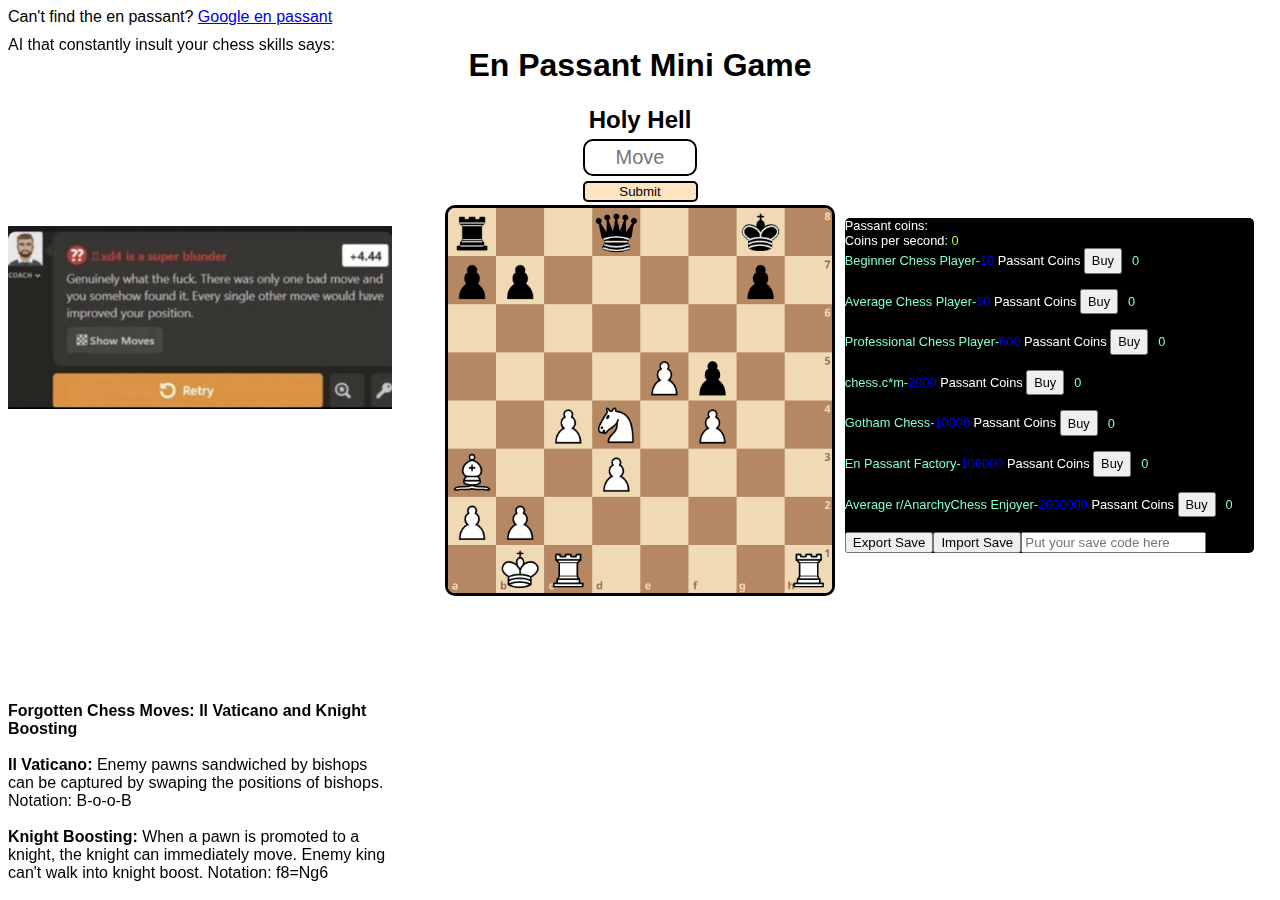
==== index.html @ bb556c56 "Add files via upload" ====
<!DOCTYPE html>
<html lang="en">
<head>
    <meta charset="UTF-8">
    <meta name="viewport" content="width=device-width, initial-scale=1.0">
    <title>En Passant</title>
    <link rel="stylesheet" href="style.css">
</head>
<body>
    <div id="cant">Can't find the en passant? <a href='https://www.google.com/search?q=en+passant' target=”_blank”>Google en passant</a></div>
    <div id="ai" style="margin-top:10px;position: fixed;">AI that constantly insult your chess skills says: <br><span id="ai-text" style="font-weight: bold;font-size: 20px;"></span></div>
    <img src="anarchy.webp" alt="whatt" style="position: fixed; margin-top:200px;width: 30vw;margin: left 5vw;">
    <div id="forgotten">
        <span><b>Forgotten Chess Moves: Il Vaticano and Knight Boosting</b></span><br><br>
        <span><b>Il Vaticano: </b>Enemy pawns sandwiched by bishops can be captured by swaping the positions of bishops. Notation: B-o-o-B</span><br><br>
        <span><b>Knight Boosting: </b>When a pawn is promoted to a knight, the knight can immediately move. Enemy king can't walk into knight boost. Notation: f8=Ng6</span><br><br>
    </div>
    <div id="pc">
        <span style="color:white">Passant coins: </span><span id="pc-c"></span><br>
        <span>Coins per second: </span><span id="cps">0</span>
        <div id="pc-items">
            <div>Beginner Chess Player-<span id="bcp-p" class="price">10</span> <span class="price-text">Passant Coins</span> <button class="buy" onclick="buypassant('bcp')">Buy</button><span class="count" id="bcp-n">0</span></div><br>
            <div>Average Chess Player-<span id="acp-p" class="price">50</span> <span class="price-text">Passant Coins</span> <button class="buy" onclick="buypassant('acp')">Buy</button><span class="count" id="acp-n">0</span></div><br>
            <div>Professional Chess Player-<span id="pcp-p" class="price">600</span> <span class="price-text">Passant Coins</span> <button class="buy" onclick="buypassant('pcp')">Buy</button><span class="count" id="pcp-n">0</span></div><br>
            <div>chess.c*m-<span id="cc-p" class="price">2000</span> <span class="price-text">Passant Coins</span> <button class="buy" onclick="buypassant('cc')">Buy</button><span class="count" id="cc-n">0</span></div><br>
            <div>Gotham Chess-<span id="gc-p" class="price">10000</span> <span class="price-text">Passant Coins</span> <button class="buy" onclick="buypassant('gc')">Buy</button><span class="count" id="gc-n">0</span></div><br>
            <div>En Passant Factory-<span id="epf-p" class="price">100000</span> <span class="price-text">Passant Coins</span> <button class="buy" onclick="buypassant('epf')">Buy</button><span class="count" id="epf-n">0</span></div><br>
            <div>Average r/AnarchyChess Enjoyer-<span id="aae-p" class="price">2000000</span> <span class="price-text">Passant Coins</span> <button class="buy" onclick="buypassant('aae')">Buy</button><span class="count" id="aae-n">0</span></div><br>

        </div>
        <button onclick="exportSave()">Export Save</button><button onclick="importSave()">Import Save</button><input type="text" id="save" placeholder="Put your save code here">
    </div>
    <center><h1>En Passant Mini Game</h1></center>
    <center><h2 style="margin:0">Holy Hell</h2></center>
    <center><input type="text" placeholder="Move" id="answer"></center>
    <center><input type="button" id="submit" value="Submit" onclick="control()"></center>
    
    <center><img src="" alt="En Passant" id="pos"></center>
    <center><div id="state" style="font-size: 20px;"></div></center>
    
    <script src="script.js"></script>
</body>
</html>
---- style.css ----
body {
  font-family: Arial;
}
#cant {
  position: relative;
}
#answer {
  margin: 5px;
  padding: 5px;
  width: 100px;
  text-align: center;
  border: 2px solid black;
  border-radius: 10px;
  font-size: 20px;
}
#pos {
  width: 30vw;
  border: 3px solid black;
  border-radius: 10px;
}
#submit{
  width: 115px;
  margin-bottom:3px;
  border-radius: 5px;
  border: 2px solid black;
  background-color: bisque;
}
#submit:hover{
  background-color: rgb(255, 222, 182);
}
#pc{
  right: 0;
  margin-top: 15vw;
  margin-right: 2vw;
  background-color: black;
  color:white;
  border-radius: 5px;
  width: 32vw;
  position: fixed;
  font-size: 1vw;
}
#pc-c{
  font-weight: bold;
  color: yellow;
}
#cps{
  color:greenyellow
}
.price{
  color:blue;
}
#pc-items{
  color:aquamarine;
}
.price-text{
  color:white;
}
.buy{
  height: 2vw;
  font-size: 1vw;
}
.count{
  margin-left:10px;
}
#forgotten{
  position: fixed;
  width: 30vw;
  bottom:0px;
}
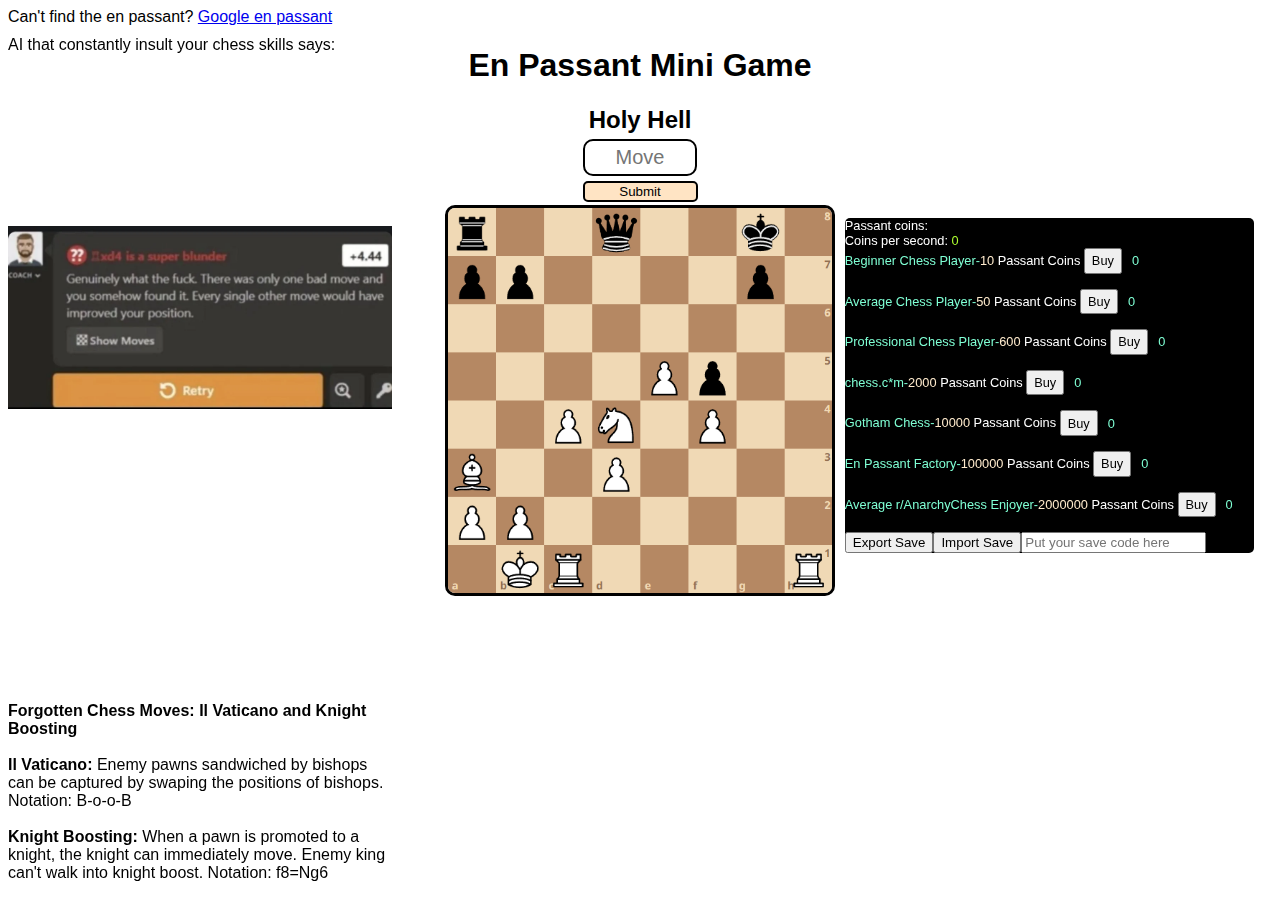
==== commit 61b9be7d: "Update index.html" ====
--- a/index.html
+++ b/index.html
@@ -37,7 +37,15 @@
     
     <center><img src="" alt="En Passant" id="pos"></center>
     <center><div id="state" style="font-size: 20px;"></div></center>
-    
+    <!-- Google tag (gtag.js) -->
+<script async src="https://www.googletagmanager.com/gtag/js?id=G-3MXTZSTZTY"></script>
+<script>
+  window.dataLayer = window.dataLayer || [];
+  function gtag(){dataLayer.push(arguments);}
+  gtag('js', new Date());
+
+  gtag('config', 'G-3MXTZSTZTY');
+</script>
     <script src="script.js"></script>
 </body>
-</html>+</html>
--- a/style.css
+++ b/style.css
@@ -47,7 +47,7 @@
   color:greenyellow
 }
 .price{
-  color:blue;
+  color:blanchedalmond;
 }
 #pc-items{
   color:aquamarine;
@@ -66,4 +66,4 @@
   position: fixed;
   width: 30vw;
   bottom:0px;
-}+}
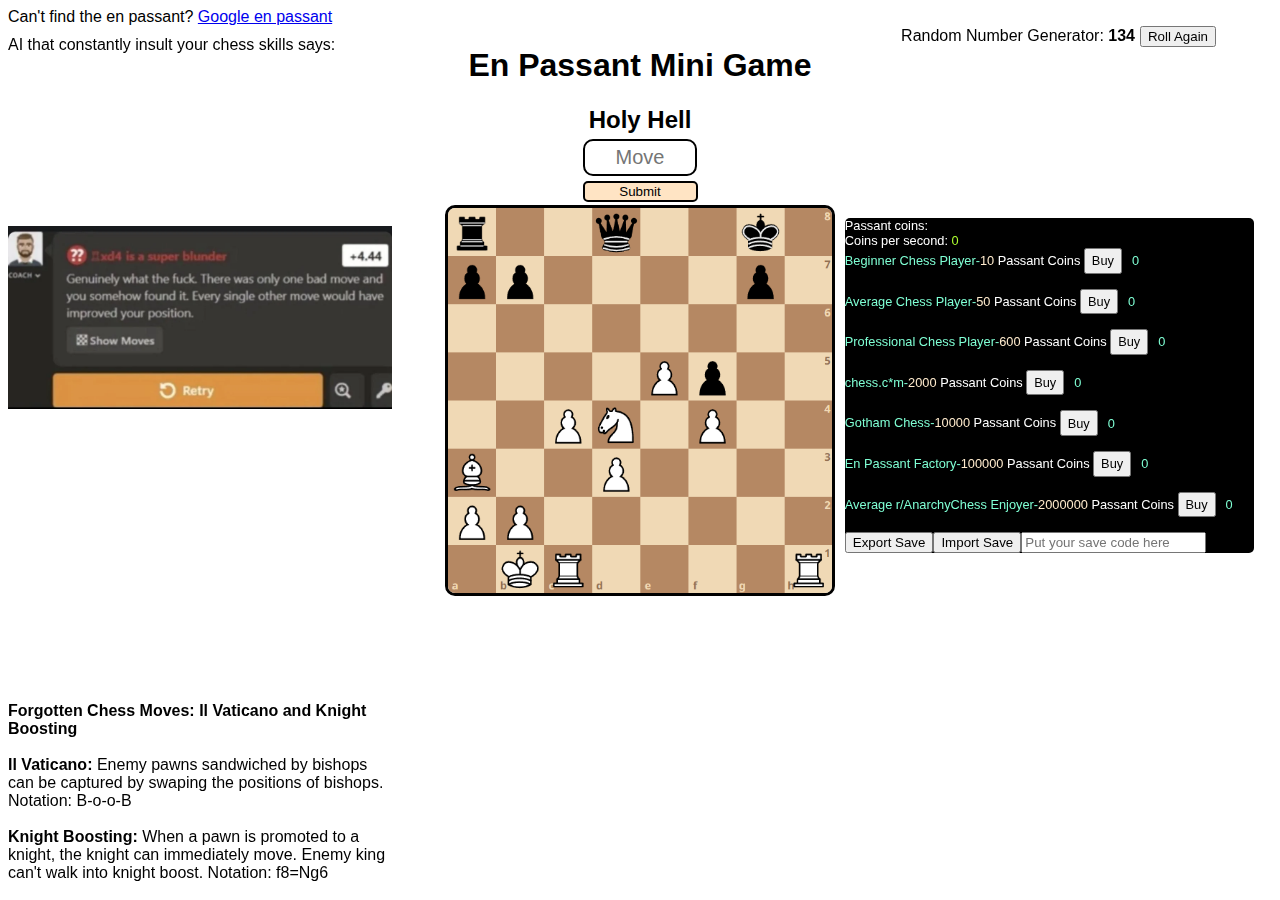
==== commit 8bafa3c1: "Add files via upload" ====
--- a/index.html
+++ b/index.html
@@ -15,6 +15,7 @@
         <span><b>Il Vaticano: </b>Enemy pawns sandwiched by bishops can be captured by swaping the positions of bishops. Notation: B-o-o-B</span><br><br>
         <span><b>Knight Boosting: </b>When a pawn is promoted to a knight, the knight can immediately move. Enemy king can't walk into knight boost. Notation: f8=Ng6</span><br><br>
     </div>
+    <div id="random" style="right:0;position:fixed;margin-right: 5vw;">Random Number Generator: <span id="rn" style="font-weight: bold;margin-right: 5px;"></span><button onclick="rollnumber()">Roll Again</button></div>
     <div id="pc">
         <span style="color:white">Passant coins: </span><span id="pc-c"></span><br>
         <span>Coins per second: </span><span id="cps">0</span>
@@ -48,4 +49,4 @@
 </script>
     <script src="script.js"></script>
 </body>
-</html>
+</html>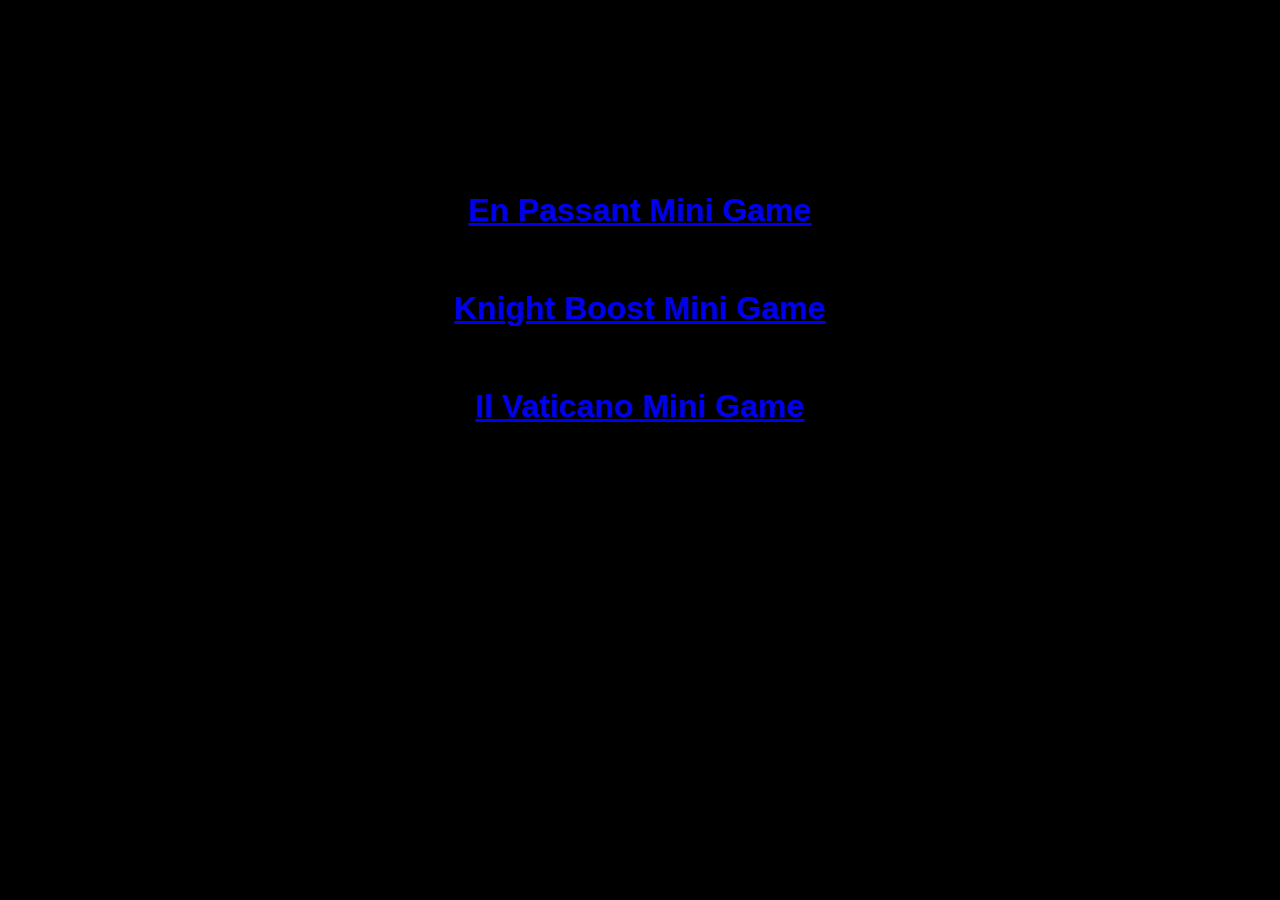
==== commit 381bbe28: "Add files via upload" ====
--- a/index.html
+++ b/index.html
@@ -1,52 +1,27 @@
 <!DOCTYPE html>
 <html lang="en">
-<head>
-    <meta charset="UTF-8">
-    <meta name="viewport" content="width=device-width, initial-scale=1.0">
-    <title>En Passant</title>
-    <link rel="stylesheet" href="style.css">
-</head>
-<body>
-    <div id="cant">Can't find the en passant? <a href='https://www.google.com/search?q=en+passant' target=”_blank”>Google en passant</a></div>
-    <div id="ai" style="margin-top:10px;position: fixed;">AI that constantly insult your chess skills says: <br><span id="ai-text" style="font-weight: bold;font-size: 20px;"></span></div>
-    <img src="anarchy.webp" alt="whatt" style="position: fixed; margin-top:200px;width: 30vw;margin: left 5vw;">
-    <div id="forgotten">
-        <span><b>Forgotten Chess Moves: Il Vaticano and Knight Boosting</b></span><br><br>
-        <span><b>Il Vaticano: </b>Enemy pawns sandwiched by bishops can be captured by swaping the positions of bishops. Notation: B-o-o-B</span><br><br>
-        <span><b>Knight Boosting: </b>When a pawn is promoted to a knight, the knight can immediately move. Enemy king can't walk into knight boost. Notation: f8=Ng6</span><br><br>
-    </div>
-    <div id="random" style="right:0;position:fixed;margin-right: 5vw;">Random Number Generator: <span id="rn" style="font-weight: bold;margin-right: 5px;"></span><button onclick="rollnumber()">Roll Again</button></div>
-    <div id="pc">
-        <span style="color:white">Passant coins: </span><span id="pc-c"></span><br>
-        <span>Coins per second: </span><span id="cps">0</span>
-        <div id="pc-items">
-            <div>Beginner Chess Player-<span id="bcp-p" class="price">10</span> <span class="price-text">Passant Coins</span> <button class="buy" onclick="buypassant('bcp')">Buy</button><span class="count" id="bcp-n">0</span></div><br>
-            <div>Average Chess Player-<span id="acp-p" class="price">50</span> <span class="price-text">Passant Coins</span> <button class="buy" onclick="buypassant('acp')">Buy</button><span class="count" id="acp-n">0</span></div><br>
-            <div>Professional Chess Player-<span id="pcp-p" class="price">600</span> <span class="price-text">Passant Coins</span> <button class="buy" onclick="buypassant('pcp')">Buy</button><span class="count" id="pcp-n">0</span></div><br>
-            <div>chess.c*m-<span id="cc-p" class="price">2000</span> <span class="price-text">Passant Coins</span> <button class="buy" onclick="buypassant('cc')">Buy</button><span class="count" id="cc-n">0</span></div><br>
-            <div>Gotham Chess-<span id="gc-p" class="price">10000</span> <span class="price-text">Passant Coins</span> <button class="buy" onclick="buypassant('gc')">Buy</button><span class="count" id="gc-n">0</span></div><br>
-            <div>En Passant Factory-<span id="epf-p" class="price">100000</span> <span class="price-text">Passant Coins</span> <button class="buy" onclick="buypassant('epf')">Buy</button><span class="count" id="epf-n">0</span></div><br>
-            <div>Average r/AnarchyChess Enjoyer-<span id="aae-p" class="price">2000000</span> <span class="price-text">Passant Coins</span> <button class="buy" onclick="buypassant('aae')">Buy</button><span class="count" id="aae-n">0</span></div><br>
+  <head>
+    <meta charset="UTF-8" />
+    <meta name="viewport" content="width=device-width, initial-scale=1.0" />
+    <title>New website just dropped!</title>
+  </head>
+  <body style="font-family: Arial;background-color: black;">
+    <center style="margin-top: 15vw;"><a href="./passant"><h1>En Passant Mini Game</h1></a><br><a href="./kboost"><h1>Knight Boost Mini Game</h1></a><br><a href="./vaticano"><h1>Il Vaticano Mini Game</h1></a></center>
 
-        </div>
-        <button onclick="exportSave()">Export Save</button><button onclick="importSave()">Import Save</button><input type="text" id="save" placeholder="Put your save code here">
-    </div>
-    <center><h1>En Passant Mini Game</h1></center>
-    <center><h2 style="margin:0">Holy Hell</h2></center>
-    <center><input type="text" placeholder="Move" id="answer"></center>
-    <center><input type="button" id="submit" value="Submit" onclick="control()"></center>
-    
-    <center><img src="" alt="En Passant" id="pos"></center>
-    <center><div id="state" style="font-size: 20px;"></div></center>
+
     <!-- Google tag (gtag.js) -->
-<script async src="https://www.googletagmanager.com/gtag/js?id=G-3MXTZSTZTY"></script>
-<script>
-  window.dataLayer = window.dataLayer || [];
-  function gtag(){dataLayer.push(arguments);}
-  gtag('js', new Date());
+    <script
+      async
+      src="https://www.googletagmanager.com/gtag/js?id=G-3MXTZSTZTY"
+    ></script>
+    <script>
+      window.dataLayer = window.dataLayer || [];
+      function gtag() {
+        dataLayer.push(arguments);
+      }
+      gtag("js", new Date());
 
-  gtag('config', 'G-3MXTZSTZTY');
-</script>
-    <script src="script.js"></script>
-</body>
-</html>+      gtag("config", "G-3MXTZSTZTY");
+    </script>
+  </body>
+</html>
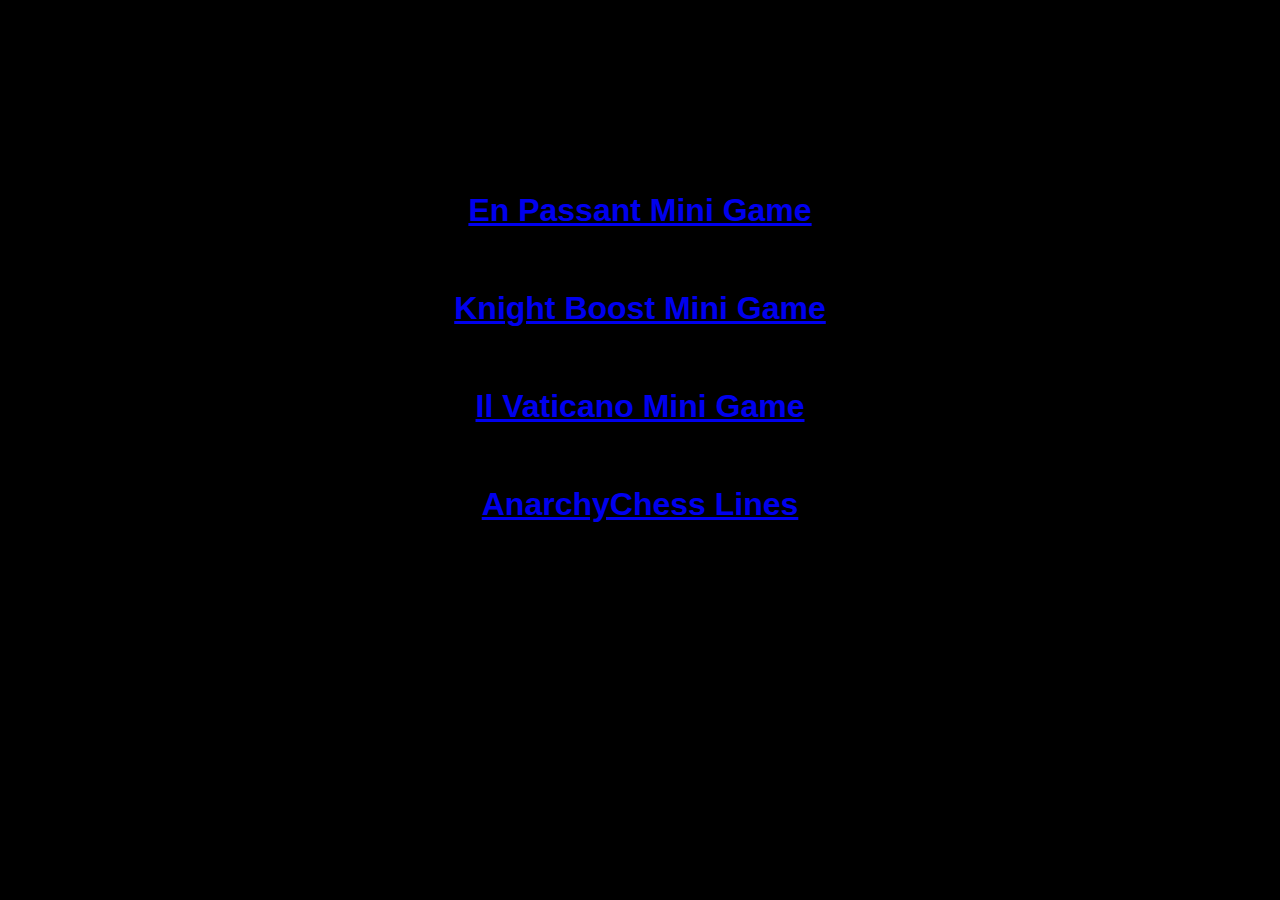
==== commit abc86ec4: "Add files via upload" ====
--- a/index.html
+++ b/index.html
@@ -6,7 +6,7 @@
     <title>New website just dropped!</title>
   </head>
   <body style="font-family: Arial;background-color: black;">
-    <center style="margin-top: 15vw;"><a href="./passant"><h1>En Passant Mini Game</h1></a><br><a href="./kboost"><h1>Knight Boost Mini Game</h1></a><br><a href="./vaticano"><h1>Il Vaticano Mini Game</h1></a></center>
+    <center style="margin-top: 15vw;"><a href="./passant"><h1>En Passant Mini Game</h1></a><br><a href="./kboost"><h1>Knight Boost Mini Game</h1></a><br><a href="./vaticano"><h1>Il Vaticano Mini Game</h1></a><br><a href="./lines"><h1>AnarchyChess Lines</h1></a></center>
 
 
     <!-- Google tag (gtag.js) -->
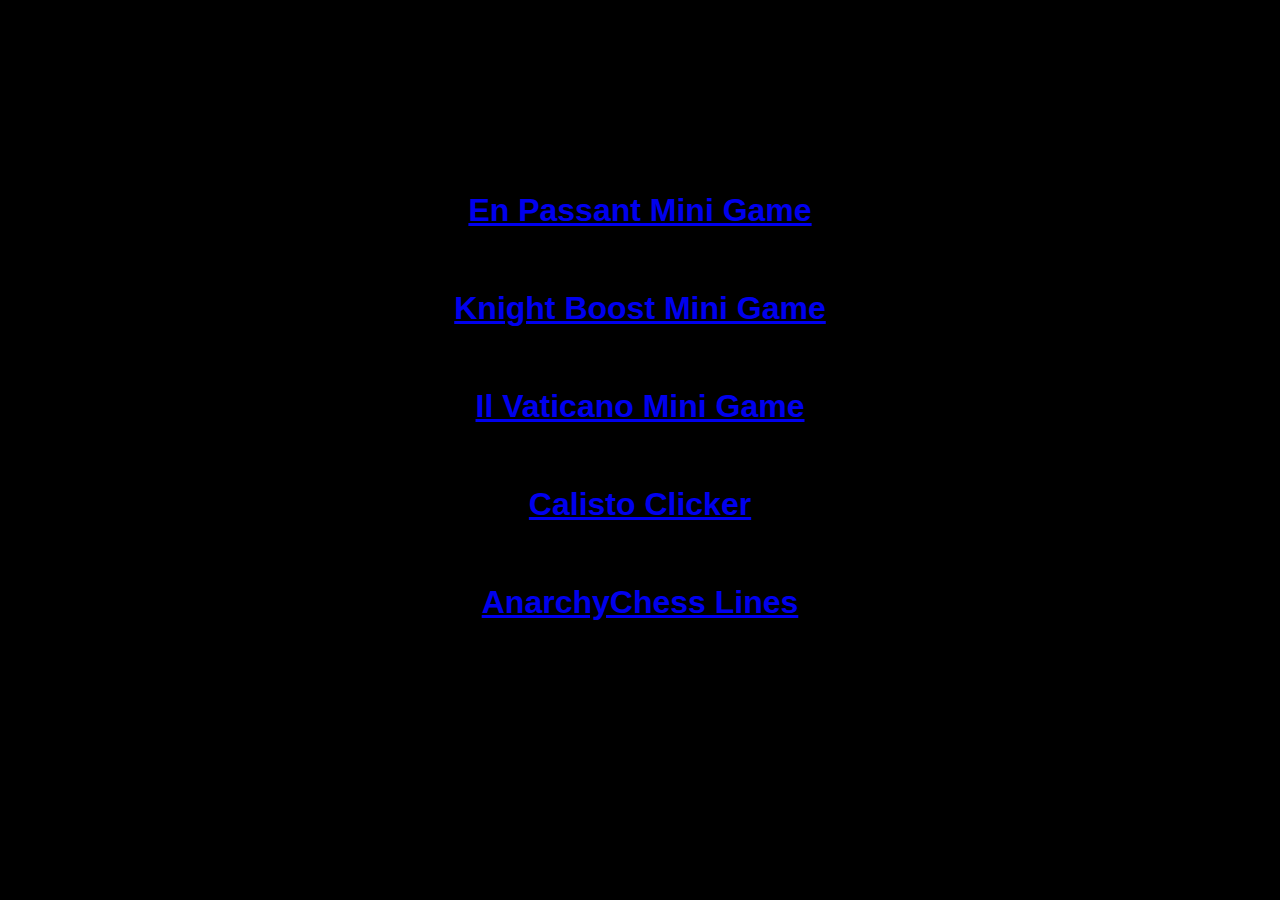
==== commit d4c82753: "Added calisto clicker" ====
--- a/index.html
+++ b/index.html
@@ -6,7 +6,7 @@
     <title>New website just dropped!</title>
   </head>
   <body style="font-family: Arial;background-color: black;">
-    <center style="margin-top: 15vw;"><a href="./passant"><h1>En Passant Mini Game</h1></a><br><a href="./kboost"><h1>Knight Boost Mini Game</h1></a><br><a href="./vaticano"><h1>Il Vaticano Mini Game</h1></a><br><a href="./lines"><h1>AnarchyChess Lines</h1></a></center>
+    <center style="margin-top: 15vw;"><a href="./passant"><h1>En Passant Mini Game</h1></a><br><a href="./kboost"><h1>Knight Boost Mini Game</h1></a><br><a href="./vaticano"><h1>Il Vaticano Mini Game</h1></a><br><a href="./calisto"><h1>Calisto Clicker</h1></a><br><a href="./lines"><h1>AnarchyChess Lines</h1></a></center>
 
 
     <!-- Google tag (gtag.js) -->
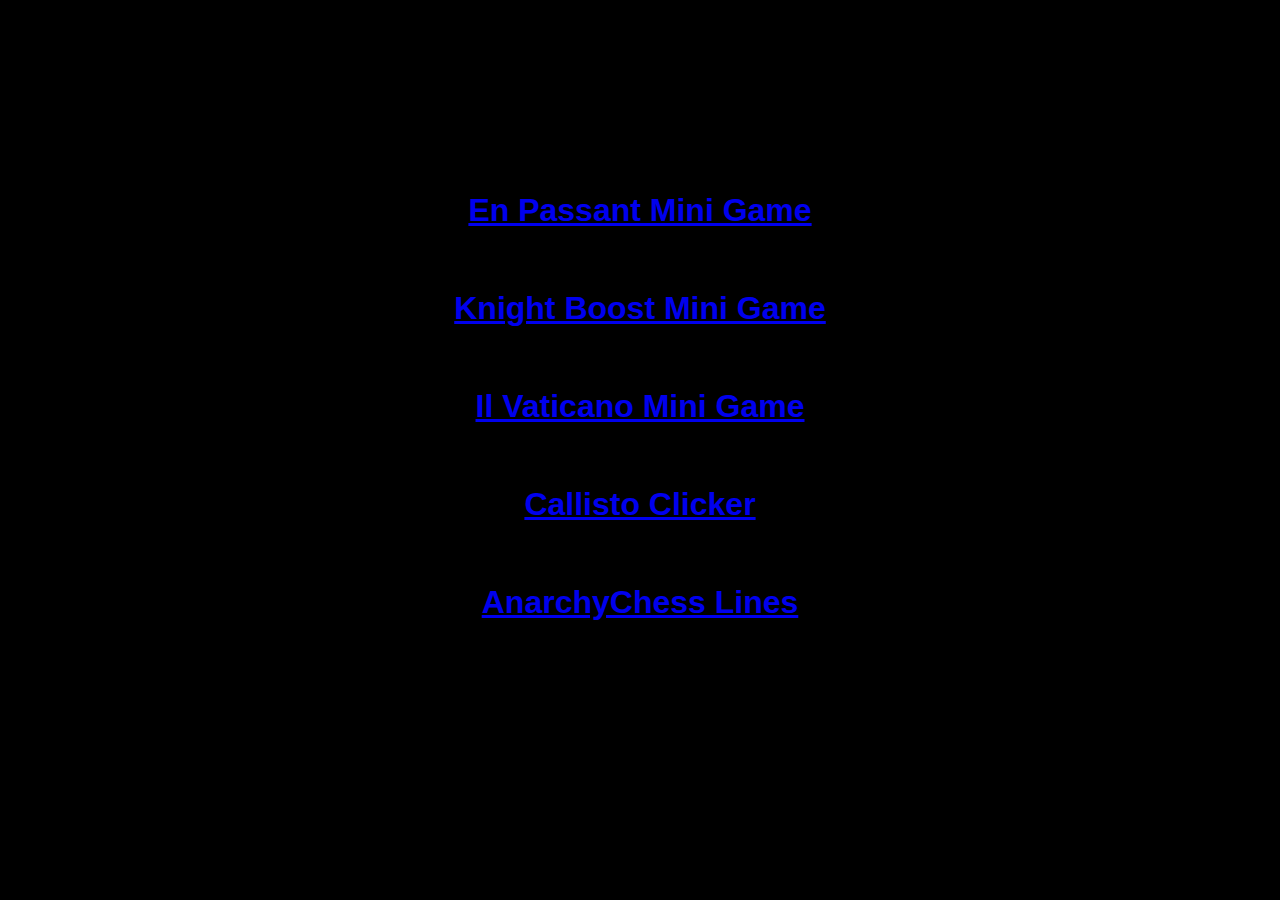
==== commit a41645e2: "Update index.html" ====
--- a/index.html
+++ b/index.html
@@ -6,7 +6,7 @@
     <title>New website just dropped!</title>
   </head>
   <body style="font-family: Arial;background-color: black;">
-    <center style="margin-top: 15vw;"><a href="./passant"><h1>En Passant Mini Game</h1></a><br><a href="./kboost"><h1>Knight Boost Mini Game</h1></a><br><a href="./vaticano"><h1>Il Vaticano Mini Game</h1></a><br><a href="./calisto"><h1>Calisto Clicker</h1></a><br><a href="./lines"><h1>AnarchyChess Lines</h1></a></center>
+    <center style="margin-top: 15vw;"><a href="./passant"><h1>En Passant Mini Game</h1></a><br><a href="./kboost"><h1>Knight Boost Mini Game</h1></a><br><a href="./vaticano"><h1>Il Vaticano Mini Game</h1></a><br><a href="./callisto"><h1>Callisto Clicker</h1></a><br><a href="./lines"><h1>AnarchyChess Lines</h1></a></center>
 
 
     <!-- Google tag (gtag.js) -->
